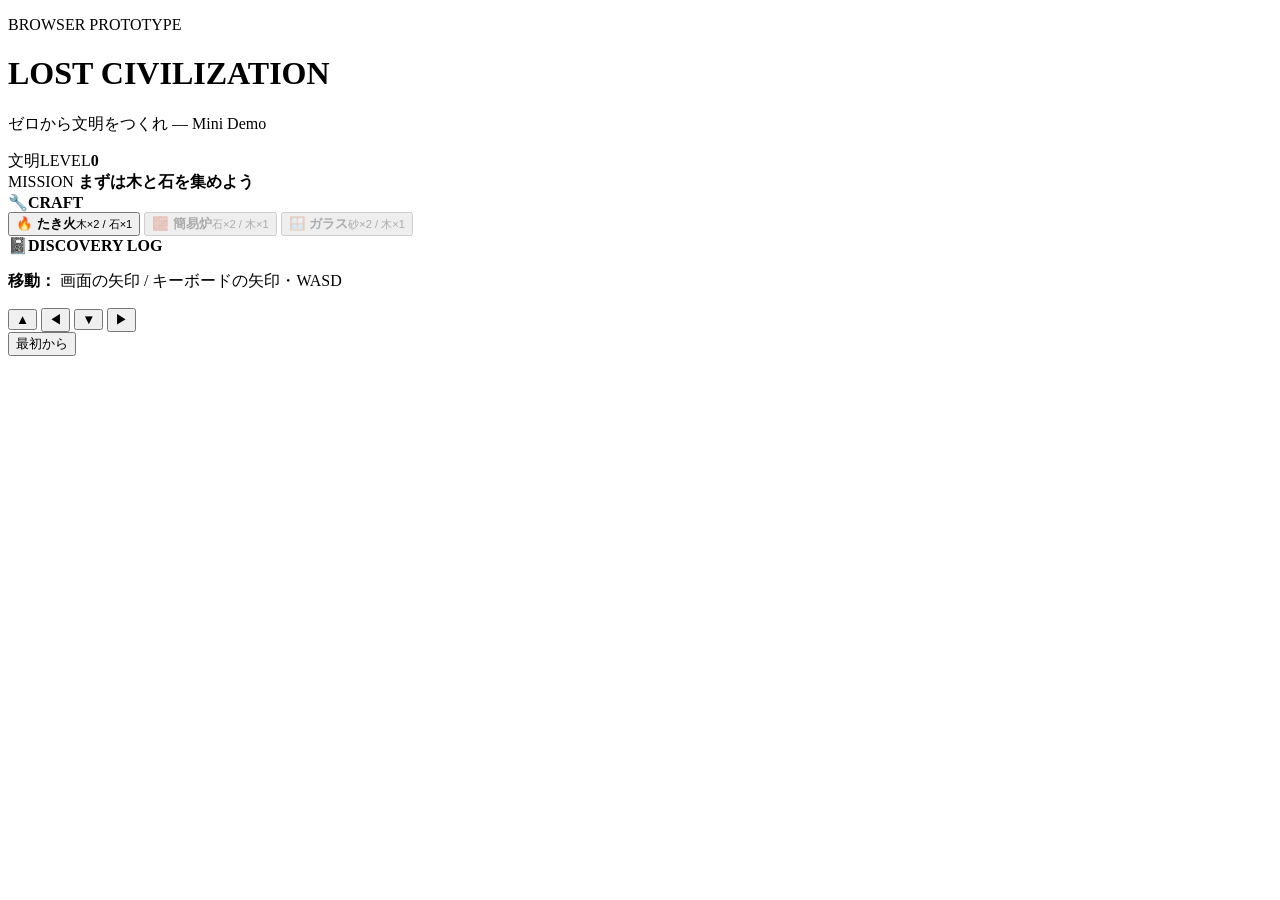
==== index.html @ 1ff5aabe "Add playable Lost Civilization browser demo" ====
<!doctype html>
<html lang="ja">
<head>
  <meta charset="utf-8" />
  <meta name="viewport" content="width=device-width,initial-scale=1,viewport-fit=cover" />
  <meta name="theme-color" content="#102a23" />
  <title>LOST CIVILIZATION - Mini Demo</title>
  <link rel="stylesheet" href="styles.css" />
</head>
<body>
  <main class="app">
    <header class="hero">
      <div>
        <p class="eyebrow">BROWSER PROTOTYPE</p>
        <h1>LOST CIVILIZATION</h1>
        <p class="subtitle">ゼロから文明をつくれ ― Mini Demo</p>
      </div>
      <div class="level"><span>文明LEVEL</span><strong id="level">0</strong></div>
    </header>

    <section class="status-panel" aria-label="ゲーム状況">
      <div class="mission">
        <span class="label">MISSION</span>
        <strong id="missionText">まずは木と石を集めよう</strong>
      </div>
      <div class="inventory" id="inventory"></div>
    </section>

    <section class="game-shell">
      <div class="map-wrap">
        <div id="map" class="map" role="application" aria-label="探索マップ"></div>
        <div id="toast" class="toast" aria-live="polite"></div>
      </div>

      <aside class="side-panel">
        <section class="craft-card">
          <div class="card-title"><span>🔧</span><strong>CRAFT</strong></div>
          <button class="craft" data-craft="fire">
            <span class="craft-icon">🔥</span>
            <span><b>たき火</b><small>木×2 / 石×1</small></span>
          </button>
          <button class="craft" data-craft="furnace" disabled>
            <span class="craft-icon">🧱</span>
            <span><b>簡易炉</b><small>石×2 / 木×1</small></span>
          </button>
          <button class="craft" data-craft="glass" disabled>
            <span class="craft-icon">🪟</span>
            <span><b>ガラス</b><small>砂×2 / 木×1</small></span>
          </button>
        </section>

        <section class="log-card">
          <div class="card-title"><span>📓</span><strong>DISCOVERY LOG</strong></div>
          <ol id="log"></ol>
        </section>
      </aside>
    </section>

    <section class="controls" aria-label="移動操作">
      <p><b>移動：</b> 画面の矢印 / キーボードの矢印・WASD</p>
      <div class="dpad">
        <button data-move="up" aria-label="上へ">▲</button>
        <button data-move="left" aria-label="左へ">◀</button>
        <button data-move="down" aria-label="下へ">▼</button>
        <button data-move="right" aria-label="右へ">▶</button>
      </div>
      <button id="reset" class="reset">最初から</button>
    </section>
  </main>

  <dialog id="clearDialog">
    <div class="clear-box">
      <p class="eyebrow">DEMO CLEAR</p>
      <div class="clear-icon">✨🪟✨</div>
      <h2>文明LEVEL 1 達成！</h2>
      <p>火を起こし、炉をつくり、砂からガラスを生み出した。</p>
      <p class="next">次の文明では「銅」「電気」「通信」へ。</p>
      <button id="playAgain">もう一度遊ぶ</button>
    </div>
  </dialog>

  <script src="game.js"></script>
</body>
</html>
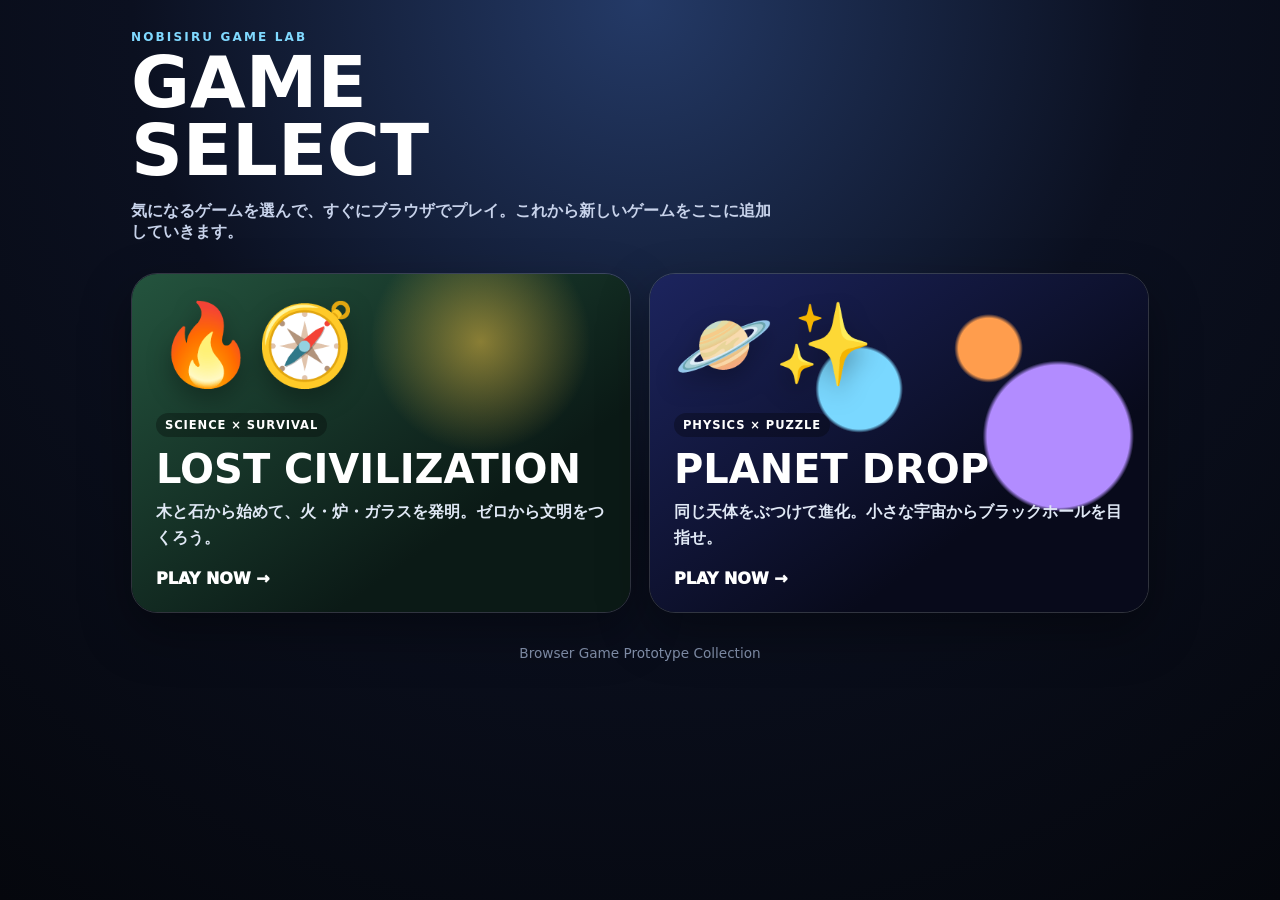
==== commit d6b8f119: "Create game selection top page" ====
--- a/index.html
+++ b/index.html
@@ -3,82 +3,36 @@
 <head>
   <meta charset="utf-8" />
   <meta name="viewport" content="width=device-width,initial-scale=1,viewport-fit=cover" />
-  <meta name="theme-color" content="#102a23" />
-  <title>LOST CIVILIZATION - Mini Demo</title>
-  <link rel="stylesheet" href="styles.css" />
+  <meta name="theme-color" content="#0a1020" />
+  <title>NOBISIRU GAME LAB</title>
+  <style>
+    *{box-sizing:border-box}body{margin:0;min-height:100vh;background:radial-gradient(circle at top,#243a67 0,#0b1020 46%,#05070d 100%);color:#fff;font-family:ui-rounded,"Hiragino Maru Gothic ProN","Yu Gothic",system-ui,sans-serif}.wrap{max-width:1050px;margin:auto;padding:30px 16px 50px}.eyebrow{color:#80d9ff;font-weight:900;letter-spacing:.18em;font-size:.75rem;margin:0}.hero h1{font-size:clamp(2rem,8vw,4.5rem);margin:.25rem 0 .4rem;line-height:.95}.hero p:last-child{color:#c7d2ea;font-weight:700;max-width:650px}.games{display:grid;grid-template-columns:repeat(2,minmax(0,1fr));gap:18px;margin-top:30px}.card{position:relative;overflow:hidden;min-height:340px;border-radius:26px;text-decoration:none;color:#fff;padding:24px;display:flex;flex-direction:column;justify-content:flex-end;border:1px solid rgba(255,255,255,.16);box-shadow:0 20px 50px rgba(0,0,0,.35);transition:.2s}.card:hover{transform:translateY(-4px)}.card:active{transform:scale(.98)}.card::before{content:"";position:absolute;inset:0;z-index:0}.card>*{position:relative;z-index:1}.civil::before{background:radial-gradient(circle at 70% 20%,rgba(255,205,70,.5),transparent 25%),linear-gradient(145deg,#24543e,#0b1a16 70%)}.planet::before{background:radial-gradient(circle at 68% 22%,#ff9d4d 0 7%,transparent 8%),radial-gradient(circle at 42% 34%,#7ad8ff 0 11%,transparent 12%),radial-gradient(circle at 82% 48%,#b28cff 0 16%,transparent 17%),linear-gradient(145deg,#1c245e,#080a1b 70%)}.icon{font-size:5rem;margin-bottom:auto;filter:drop-shadow(0 10px 12px rgba(0,0,0,.3))}.tag{display:inline-block;width:max-content;padding:5px 9px;border-radius:999px;background:rgba(0,0,0,.3);font-size:.72rem;font-weight:900;letter-spacing:.08em}.card h2{font-size:clamp(1.6rem,5vw,2.5rem);margin:.55rem 0 .25rem}.card p{margin:.2rem 0;color:#e0e8f5;font-weight:700;line-height:1.6}.play{margin-top:15px;display:inline-flex;align-items:center;gap:8px;font-weight:1000}.footer{text-align:center;color:#8492ad;margin-top:32px;font-size:.85rem}@media(max-width:700px){.wrap{padding-top:22px}.games{grid-template-columns:1fr}.card{min-height:280px}.icon{font-size:4rem}}
+  </style>
 </head>
 <body>
-  <main class="app">
+  <main class="wrap">
     <header class="hero">
-      <div>
-        <p class="eyebrow">BROWSER PROTOTYPE</p>
-        <h1>LOST CIVILIZATION</h1>
-        <p class="subtitle">ゼロから文明をつくれ ― Mini Demo</p>
-      </div>
-      <div class="level"><span>文明LEVEL</span><strong id="level">0</strong></div>
+      <p class="eyebrow">NOBISIRU GAME LAB</p>
+      <h1>GAME<br>SELECT</h1>
+      <p>気になるゲームを選んで、すぐにブラウザでプレイ。これから新しいゲームをここに追加していきます。</p>
     </header>
-
-    <section class="status-panel" aria-label="ゲーム状況">
-      <div class="mission">
-        <span class="label">MISSION</span>
-        <strong id="missionText">まずは木と石を集めよう</strong>
-      </div>
-      <div class="inventory" id="inventory"></div>
+    <section class="games" aria-label="ゲーム一覧">
+      <a class="card civil" href="lost-civilization/">
+        <div class="icon">🔥🧭</div>
+        <span class="tag">SCIENCE × SURVIVAL</span>
+        <h2>LOST CIVILIZATION</h2>
+        <p>木と石から始めて、火・炉・ガラスを発明。ゼロから文明をつくろう。</p>
+        <span class="play">PLAY NOW →</span>
+      </a>
+      <a class="card planet" href="planet-drop/">
+        <div class="icon">🪐✨</div>
+        <span class="tag">PHYSICS × PUZZLE</span>
+        <h2>PLANET DROP</h2>
+        <p>同じ天体をぶつけて進化。小さな宇宙からブラックホールを目指せ。</p>
+        <span class="play">PLAY NOW →</span>
+      </a>
     </section>
-
-    <section class="game-shell">
-      <div class="map-wrap">
-        <div id="map" class="map" role="application" aria-label="探索マップ"></div>
-        <div id="toast" class="toast" aria-live="polite"></div>
-      </div>
-
-      <aside class="side-panel">
-        <section class="craft-card">
-          <div class="card-title"><span>🔧</span><strong>CRAFT</strong></div>
-          <button class="craft" data-craft="fire">
-            <span class="craft-icon">🔥</span>
-            <span><b>たき火</b><small>木×2 / 石×1</small></span>
-          </button>
-          <button class="craft" data-craft="furnace" disabled>
-            <span class="craft-icon">🧱</span>
-            <span><b>簡易炉</b><small>石×2 / 木×1</small></span>
-          </button>
-          <button class="craft" data-craft="glass" disabled>
-            <span class="craft-icon">🪟</span>
-            <span><b>ガラス</b><small>砂×2 / 木×1</small></span>
-          </button>
-        </section>
-
-        <section class="log-card">
-          <div class="card-title"><span>📓</span><strong>DISCOVERY LOG</strong></div>
-          <ol id="log"></ol>
-        </section>
-      </aside>
-    </section>
-
-    <section class="controls" aria-label="移動操作">
-      <p><b>移動：</b> 画面の矢印 / キーボードの矢印・WASD</p>
-      <div class="dpad">
-        <button data-move="up" aria-label="上へ">▲</button>
-        <button data-move="left" aria-label="左へ">◀</button>
-        <button data-move="down" aria-label="下へ">▼</button>
-        <button data-move="right" aria-label="右へ">▶</button>
-      </div>
-      <button id="reset" class="reset">最初から</button>
-    </section>
+    <p class="footer">Browser Game Prototype Collection</p>
   </main>
-
-  <dialog id="clearDialog">
-    <div class="clear-box">
-      <p class="eyebrow">DEMO CLEAR</p>
-      <div class="clear-icon">✨🪟✨</div>
-      <h2>文明LEVEL 1 達成！</h2>
-      <p>火を起こし、炉をつくり、砂からガラスを生み出した。</p>
-      <p class="next">次の文明では「銅」「電気」「通信」へ。</p>
-      <button id="playAgain">もう一度遊ぶ</button>
-    </div>
-  </dialog>
-
-  <script src="game.js"></script>
 </body>
 </html>
